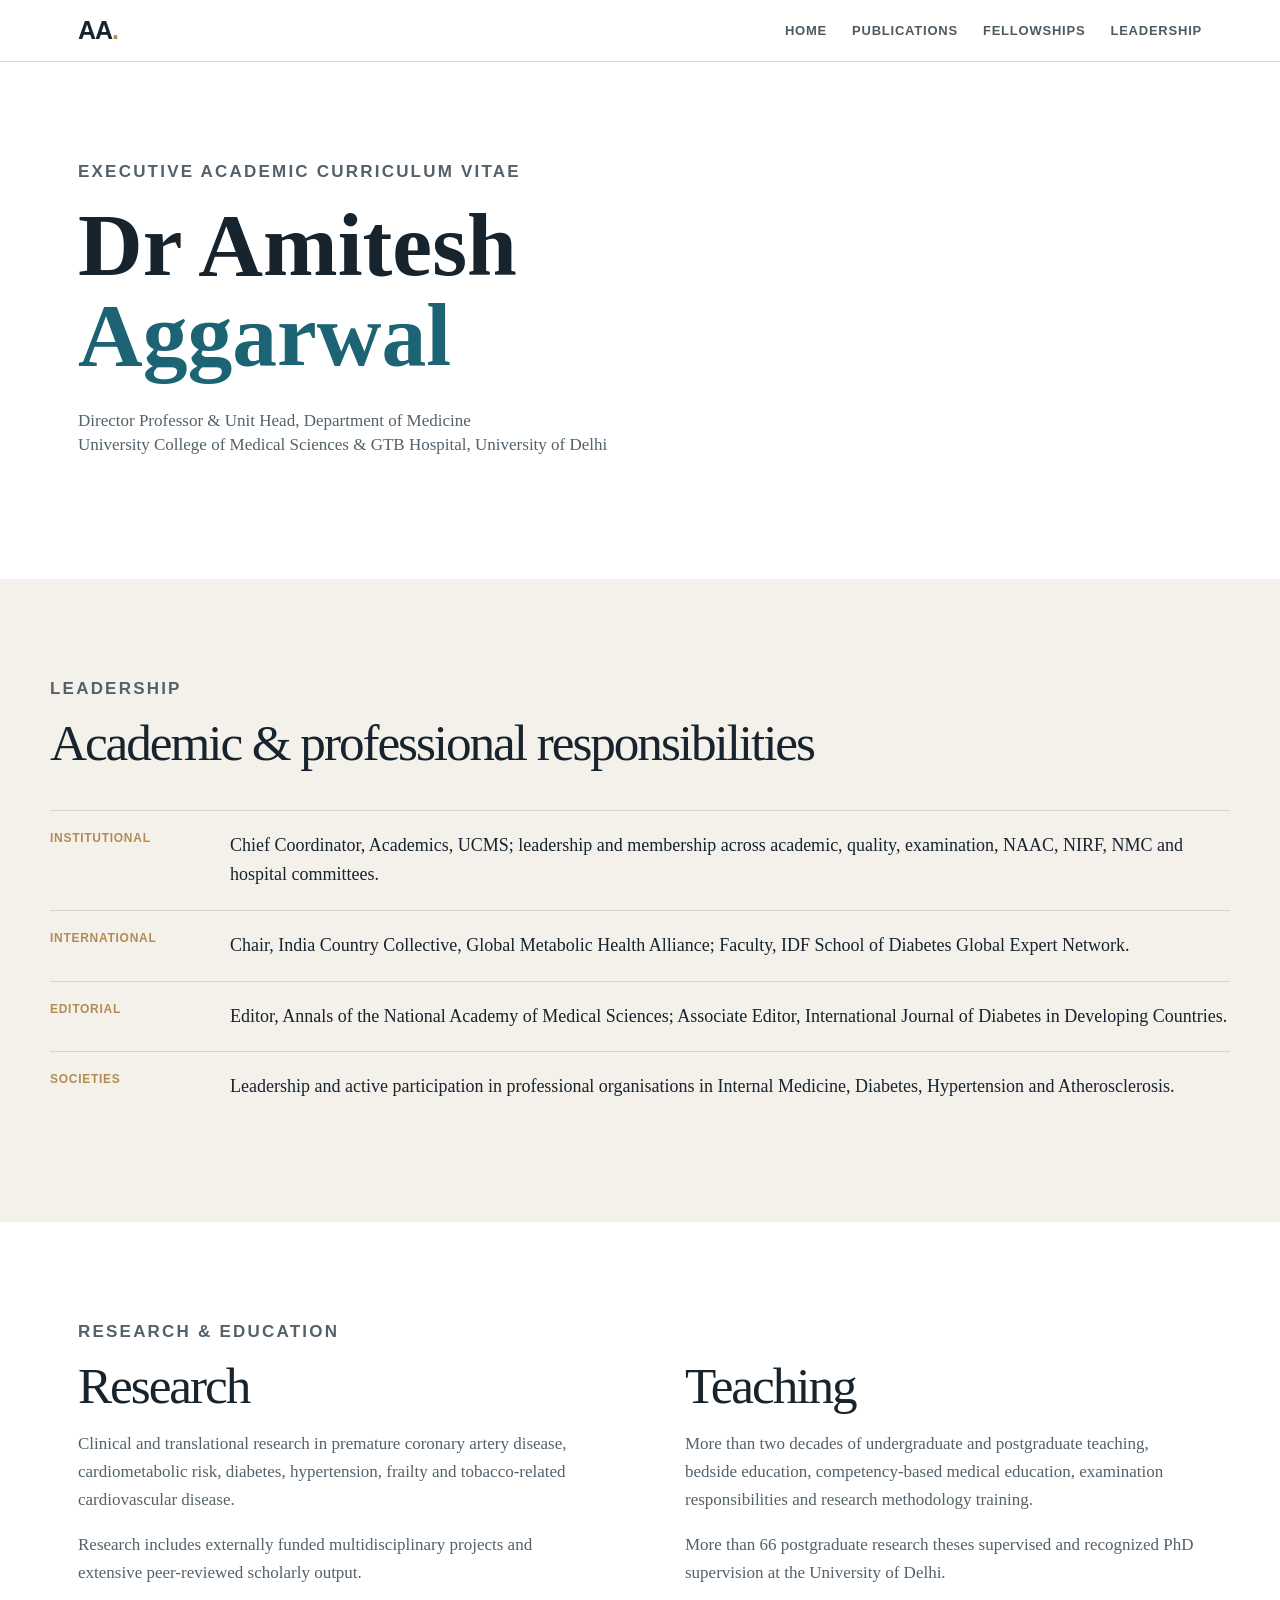
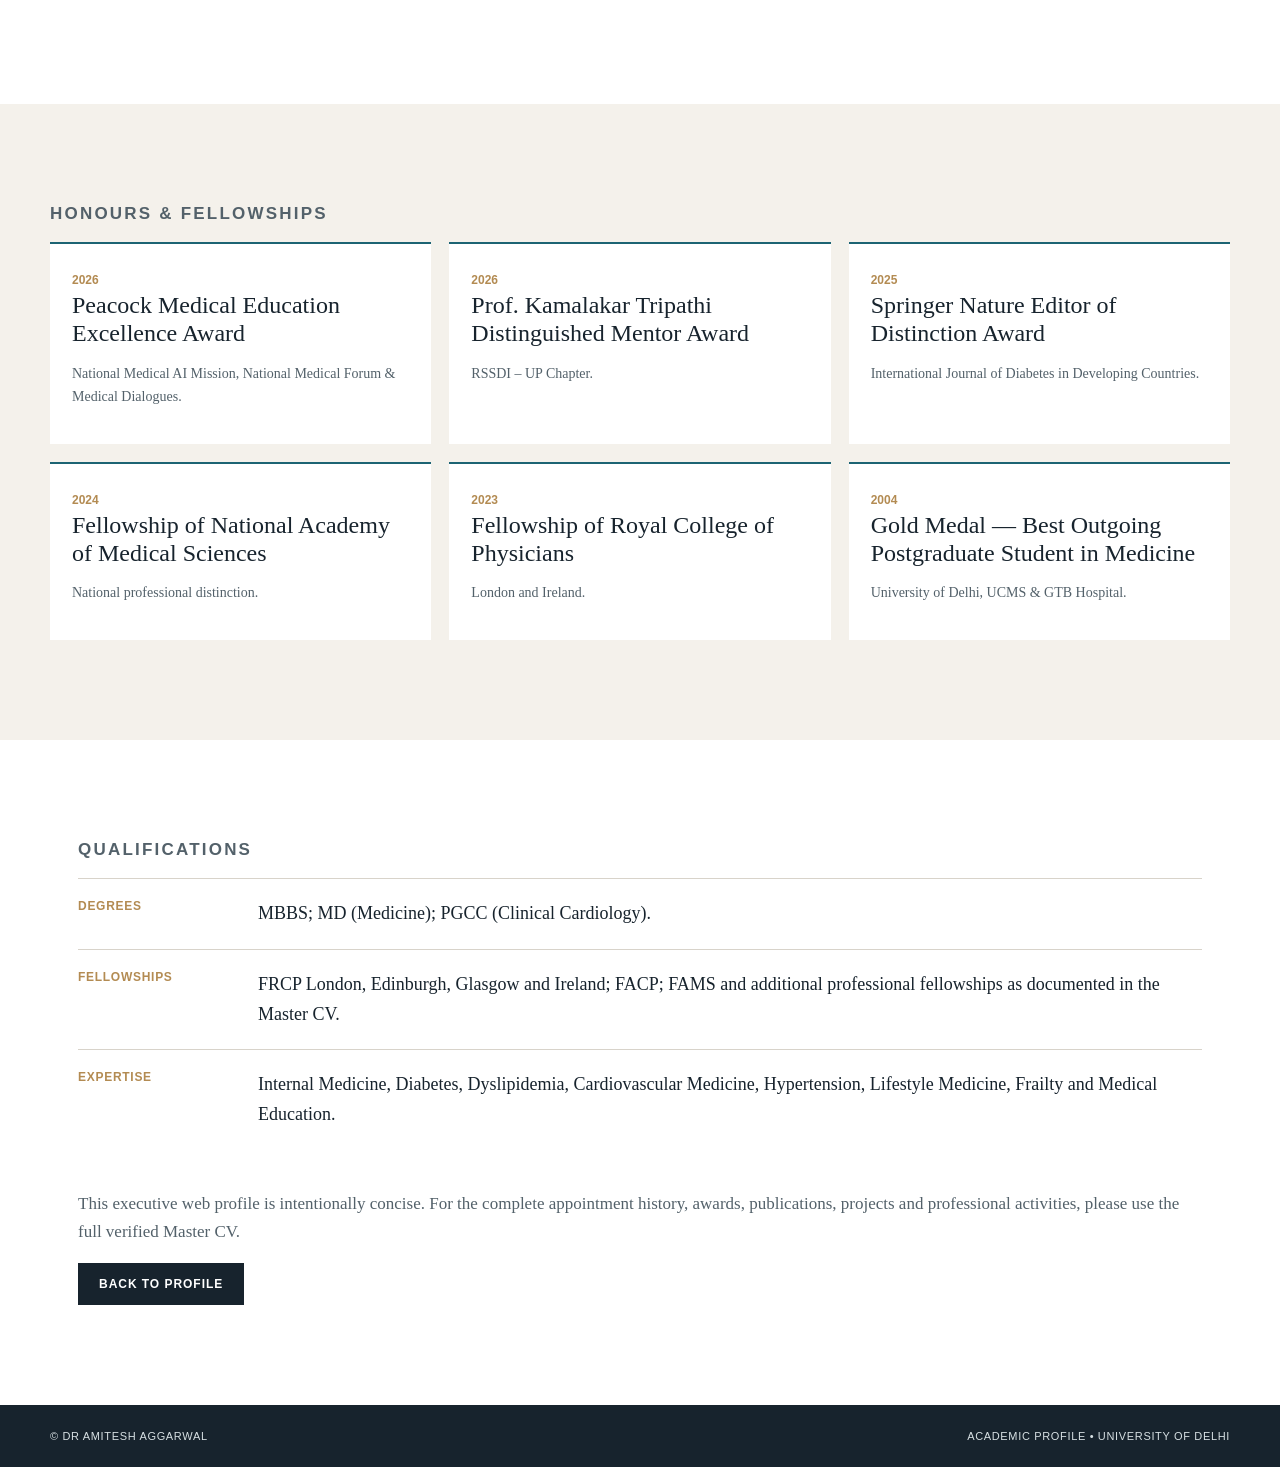
==== cv.html @ a07cd521 "Add executive academic CV page" ====
<!doctype html><html lang="en"><head><meta charset="utf-8"><meta name="viewport" content="width=device-width,initial-scale=1"><title>Dr Amitesh Aggarwal | Academic CV</title><link rel="stylesheet" href="style.css"></head><body><header class="site-header"><div class="nav-wrap"><a class="brand" href="index.html">AA<span>.</span></a><nav><a href="index.html">Home</a><a href="publications.html">Publications</a><a href="#fellowships">Fellowships</a><a href="#leadership">Leadership</a></nav></div></header><main><section class="section"><p class="eyebrow">EXECUTIVE ACADEMIC CURRICULUM VITAE</p><h1 style="font-size:clamp(50px,7vw,90px);line-height:1;margin:0">Dr Amitesh<br><em style="color:var(--accent);font-style:normal">Aggarwal</em></h1><p class="lead" style="margin-top:30px">Director Professor &amp; Unit Head, Department of Medicine<br>University College of Medical Sciences &amp; GTB Hospital, University of Delhi</p></section><section id="leadership" class="section shaded"><p class="eyebrow">LEADERSHIP</p><h2>Academic &amp; professional responsibilities</h2><div class="timeline" style="margin-top:40px"><div><b>Institutional</b><span>Chief Coordinator, Academics, UCMS; leadership and membership across academic, quality, examination, NAAC, NIRF, NMC and hospital committees.</span></div><div><b>International</b><span>Chair, India Country Collective, Global Metabolic Health Alliance; Faculty, IDF School of Diabetes Global Expert Network.</span></div><div><b>Editorial</b><span>Editor, Annals of the National Academy of Medical Sciences; Associate Editor, International Journal of Diabetes in Developing Countries.</span></div><div><b>Societies</b><span>Leadership and active participation in professional organisations in Internal Medicine, Diabetes, Hypertension and Atherosclerosis.</span></div></div></section><section class="section"><p class="eyebrow">RESEARCH &amp; EDUCATION</p><div class="two-col"><div><h2>Research</h2><p>Clinical and translational research in premature coronary artery disease, cardiometabolic risk, diabetes, hypertension, frailty and tobacco-related cardiovascular disease.</p><p>Research includes externally funded multidisciplinary projects and extensive peer-reviewed scholarly output.</p></div><div><h2>Teaching</h2><p>More than two decades of undergraduate and postgraduate teaching, bedside education, competency-based medical education, examination responsibilities and research methodology training.</p><p>More than 66 postgraduate research theses supervised and recognized PhD supervision at the University of Delhi.</p></div></div></section><section id="fellowships" class="section shaded"><p class="eyebrow">HONOURS &amp; FELLOWSHIPS</p><div class="honour-grid"><div><span>2026</span><h3>Peacock Medical Education Excellence Award</h3><p>National Medical AI Mission, National Medical Forum &amp; Medical Dialogues.</p></div><div><span>2026</span><h3>Prof. Kamalakar Tripathi Distinguished Mentor Award</h3><p>RSSDI – UP Chapter.</p></div><div><span>2025</span><h3>Springer Nature Editor of Distinction Award</h3><p>International Journal of Diabetes in Developing Countries.</p></div><div><span>2024</span><h3>Fellowship of National Academy of Medical Sciences</h3><p>National professional distinction.</p></div><div><span>2023</span><h3>Fellowship of Royal College of Physicians</h3><p>London and Ireland.</p></div><div><span>2004</span><h3>Gold Medal — Best Outgoing Postgraduate Student in Medicine</h3><p>University of Delhi, UCMS &amp; GTB Hospital.</p></div></div></section><section class="section"><p class="eyebrow">QUALIFICATIONS</p><div class="timeline"><div><b>Degrees</b><span>MBBS; MD (Medicine); PGCC (Clinical Cardiology).</span></div><div><b>Fellowships</b><span>FRCP London, Edinburgh, Glasgow and Ireland; FACP; FAMS and additional professional fellowships as documented in the Master CV.</span></div><div><b>Expertise</b><span>Internal Medicine, Diabetes, Dyslipidemia, Cardiovascular Medicine, Hypertension, Lifestyle Medicine, Frailty and Medical Education.</span></div></div><p style="margin-top:40px">This executive web profile is intentionally concise. For the complete appointment history, awards, publications, projects and professional activities, please use the full verified Master CV.</p><a class="btn primary" href="index.html">Back to profile</a></section></main><footer><div>© Dr Amitesh Aggarwal</div><div>Academic Profile • University of Delhi</div></footer></body></html>
---- style.css ----
/* Academic profile stylesheet */
:root{--ink:#17232d;--muted:#60707b;--paper:#fff;--wash:#f4f1eb;--line:#d8d3ca;--accent:#1c6473;--accent2:#b38b52;--max:1180px}*{box-sizing:border-box}html{scroll-behavior:smooth}body{margin:0;color:var(--ink);background:var(--paper);font-family:Georgia,'Times New Roman',serif;line-height:1.65}a{color:inherit;text-decoration:none}.site-header{position:sticky;top:0;z-index:20;background:rgba(255,255,255,.94);backdrop-filter:blur(10px);border-bottom:1px solid var(--line)}.nav-wrap{max-width:var(--max);margin:auto;padding:16px 28px;display:flex;align-items:center;justify-content:space-between}.brand{font:700 25px Arial,sans-serif;letter-spacing:-1px}.brand span{color:var(--accent2)}nav{display:flex;gap:25px;font:600 13px Arial,sans-serif;text-transform:uppercase;letter-spacing:.06em;color:#4e5a62}nav a:hover{color:var(--accent)}.menu{display:none;background:none;border:0;font-size:25px}.hero{max-width:var(--max);margin:auto;min-height:720px;padding:92px 28px 80px;display:grid;grid-template-columns:1.15fr .85fr;align-items:center;gap:60px}.eyebrow{font:700 12px Arial,sans-serif;letter-spacing:.13em;color:var(--accent);margin:0 0 18px}.hero h1{font-size:clamp(58px,8vw,102px);line-height:.9;margin:0 0 28px;letter-spacing:-.05em;font-weight:500}.hero h1 em{font-weight:400;color:var(--accent);font-style:normal}.lead{font-size:22px;line-height:1.4;margin:0 0 22px}.hero-text{max-width:680px;color:var(--muted);font-size:17px}.actions{display:flex;gap:12px;margin-top:30px}.btn{display:inline-block;padding:13px 20px;font:700 12px Arial,sans-serif;text-transform:uppercase;letter-spacing:.08em;border:1px solid var(--ink)}.btn.primary{background:var(--ink);color:white}.btn.secondary{background:white}.portrait-wrap{text-align:center}.portrait-ring{width:min(390px,85vw);height:500px;margin:auto;overflow:hidden;border-radius:48% 48% 8px 8px;background:var(--wash);border:1px solid var(--line)}.portrait-ring img{width:100%;height:100%;object-fit:cover;object-position:center top}.portrait-caption{font:700 11px Arial,sans-serif;letter-spacing:.12em;text-transform:uppercase;color:var(--muted);margin-top:16px}.metrics{background:var(--ink);color:white;display:grid;grid-template-columns:repeat(5,1fr);max-width:none;padding:30px max(28px,calc((100vw - 1180px)/2));gap:1px}.metrics div{padding:10px 18px;border-right:1px solid rgba(255,255,255,.18)}.metrics strong{display:block;font-size:32px;font-weight:500}.metrics span{display:block;font:11px Arial,sans-serif;letter-spacing:.04em;color:#ccd5d9}.section{max-width:var(--max);margin:auto;padding:100px 28px}.shaded{max-width:none;background:var(--wash);padding-left:max(28px,calc((100vw - 1180px)/2));padding-right:max(28px,calc((100vw - 1180px)/2))}.two-col{display:grid;grid-template-columns:1fr 1fr;gap:90px}.section h2{font-size:clamp(35px,4vw,58px);line-height:1.03;font-weight:500;letter-spacing:-.04em;margin:0}.section p{font-size:17px;color:#53616a}.tags{display:flex;flex-wrap:wrap;gap:8px;margin-top:25px}.tags span{border:1px solid var(--line);padding:7px 11px;font:11px Arial,sans-serif;text-transform:uppercase;letter-spacing:.07em}.section-head{display:flex;justify-content:space-between;gap:50px;margin-bottom:45px}.section-head>p{max-width:450px;margin:0}.cards{display:grid;grid-template-columns:repeat(3,1fr);gap:18px}.cards article{background:white;padding:30px;min-height:270px;border:1px solid var(--line)}.card-no{font:700 12px Arial,sans-serif;color:var(--accent2);margin-bottom:30px}.cards h3,.honour-grid h3{font-size:24px;font-weight:500;line-height:1.15;margin:0 0 12px}.cards p{font-size:15px}.research-grid{display:grid;grid-template-columns:.9fr 1.1fr;gap:60px}.research-feature{background:var(--ink);color:white;padding:45px}.research-feature span{font:700 11px Arial,sans-serif;letter-spacing:.12em}.research-feature h3{font-size:38px;line-height:1.08;font-weight:400}.research-feature p{color:#cdd7da}.project-list>div{padding:20px 0;border-bottom:1px solid var(--line)}.project-list b{display:block;font-size:20px;font-weight:500}.project-list span{font:13px Arial,sans-serif;color:var(--muted)}.pub-highlights{display:grid;grid-template-columns:repeat(2,1fr);gap:0 40px}.pub-highlights>div{display:grid;grid-template-columns:60px 1fr;border-top:1px solid var(--line);padding:18px 0}.pub-highlights span,.honour-grid span{font:700 12px Arial,sans-serif;color:var(--accent2)}.pub-highlights p{margin:0;font-size:15px}.text-link{display:inline-block;margin-top:25px;color:var(--accent);font:700 12px Arial,sans-serif;text-transform:uppercase;letter-spacing:.08em}.timeline>div{display:grid;grid-template-columns:180px 1fr;padding:20px 0;border-top:1px solid var(--line)}.timeline b{font:700 12px Arial,sans-serif;color:var(--accent2);text-transform:uppercase;letter-spacing:.06em}.timeline span{font-size:18px}.honour-grid{display:grid;grid-template-columns:repeat(3,1fr);gap:18px}.honour-grid>div{border-top:2px solid var(--accent);padding:22px;background:white}.honour-grid p{font-size:14px}.quote{max-width:none;text-align:center;padding:120px 28px;background:var(--accent);color:white}.quote p{max-width:850px;margin:auto;color:white;font-size:clamp(28px,4vw,48px);line-height:1.2}.contact{display:grid;grid-template-columns:1fr .8fr;gap:80px}.contact-card{padding:35px;border:1px solid var(--line);display:flex;flex-direction:column;gap:14px}.contact-card b{font-size:27px;font-weight:500}.contact-card span{font-size:16px;color:var(--muted)}footer{background:var(--ink);color:#d7e0e3;padding:25px max(28px,calc((100vw - 1180px)/2));display:flex;justify-content:space-between;font:11px Arial,sans-serif;text-transform:uppercase;letter-spacing:.06em}@media(max-width:800px){nav{display:none;position:absolute;top:65px;left:0;right:0;background:white;padding:20px 28px;flex-direction:column}.menu{display:block}nav.open{display:flex}.hero,.two-col,.research-grid,.contact{grid-template-columns:1fr}.hero{padding-top:55px;min-height:auto}.portrait-wrap{order:-1}.portrait-ring{height:390px;width:300px}.metrics{grid-template-columns:repeat(2,1fr)}.metrics div:last-child{grid-column:span 2}.cards,.honour-grid,.pub-highlights{grid-template-columns:1fr}.section-head{display:block}.section-head>p{margin-top:18px}.timeline>div{grid-template-columns:110px 1fr}footer{display:block}footer div+div{margin-top:8px}}
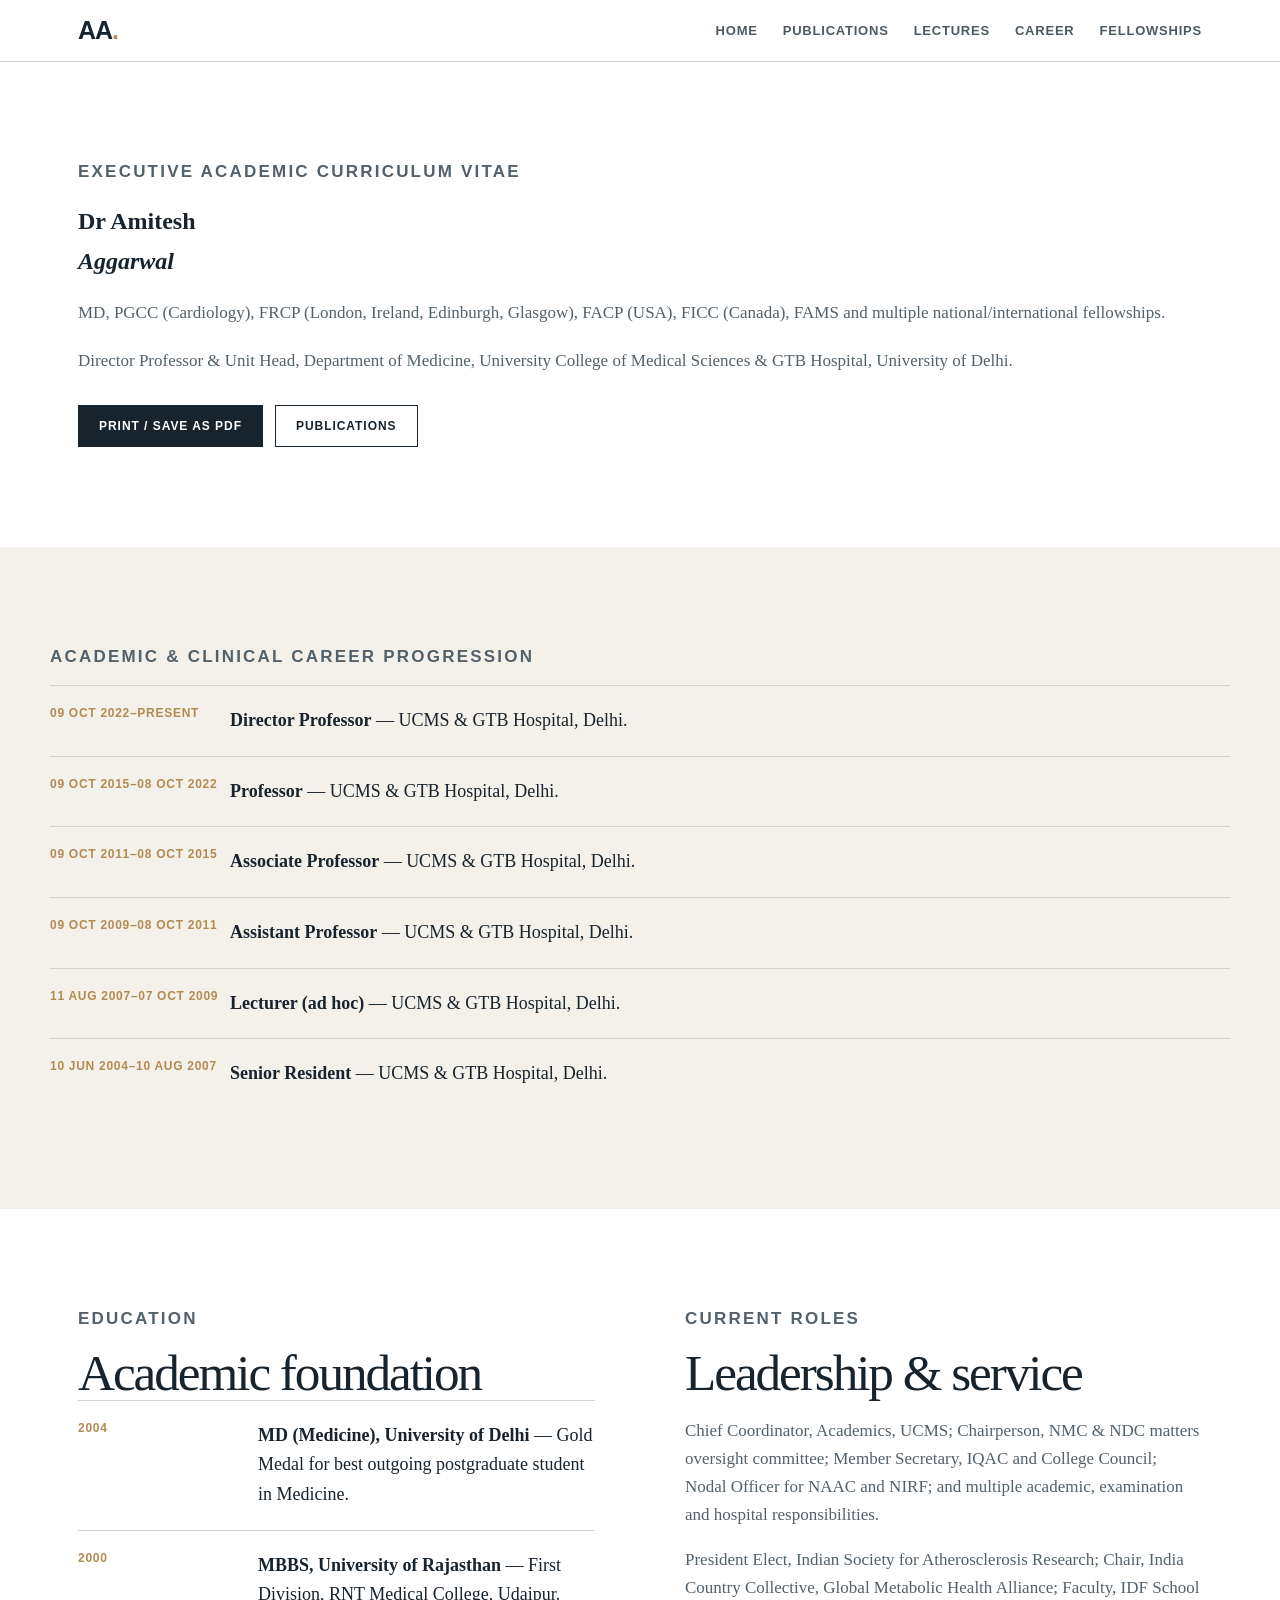
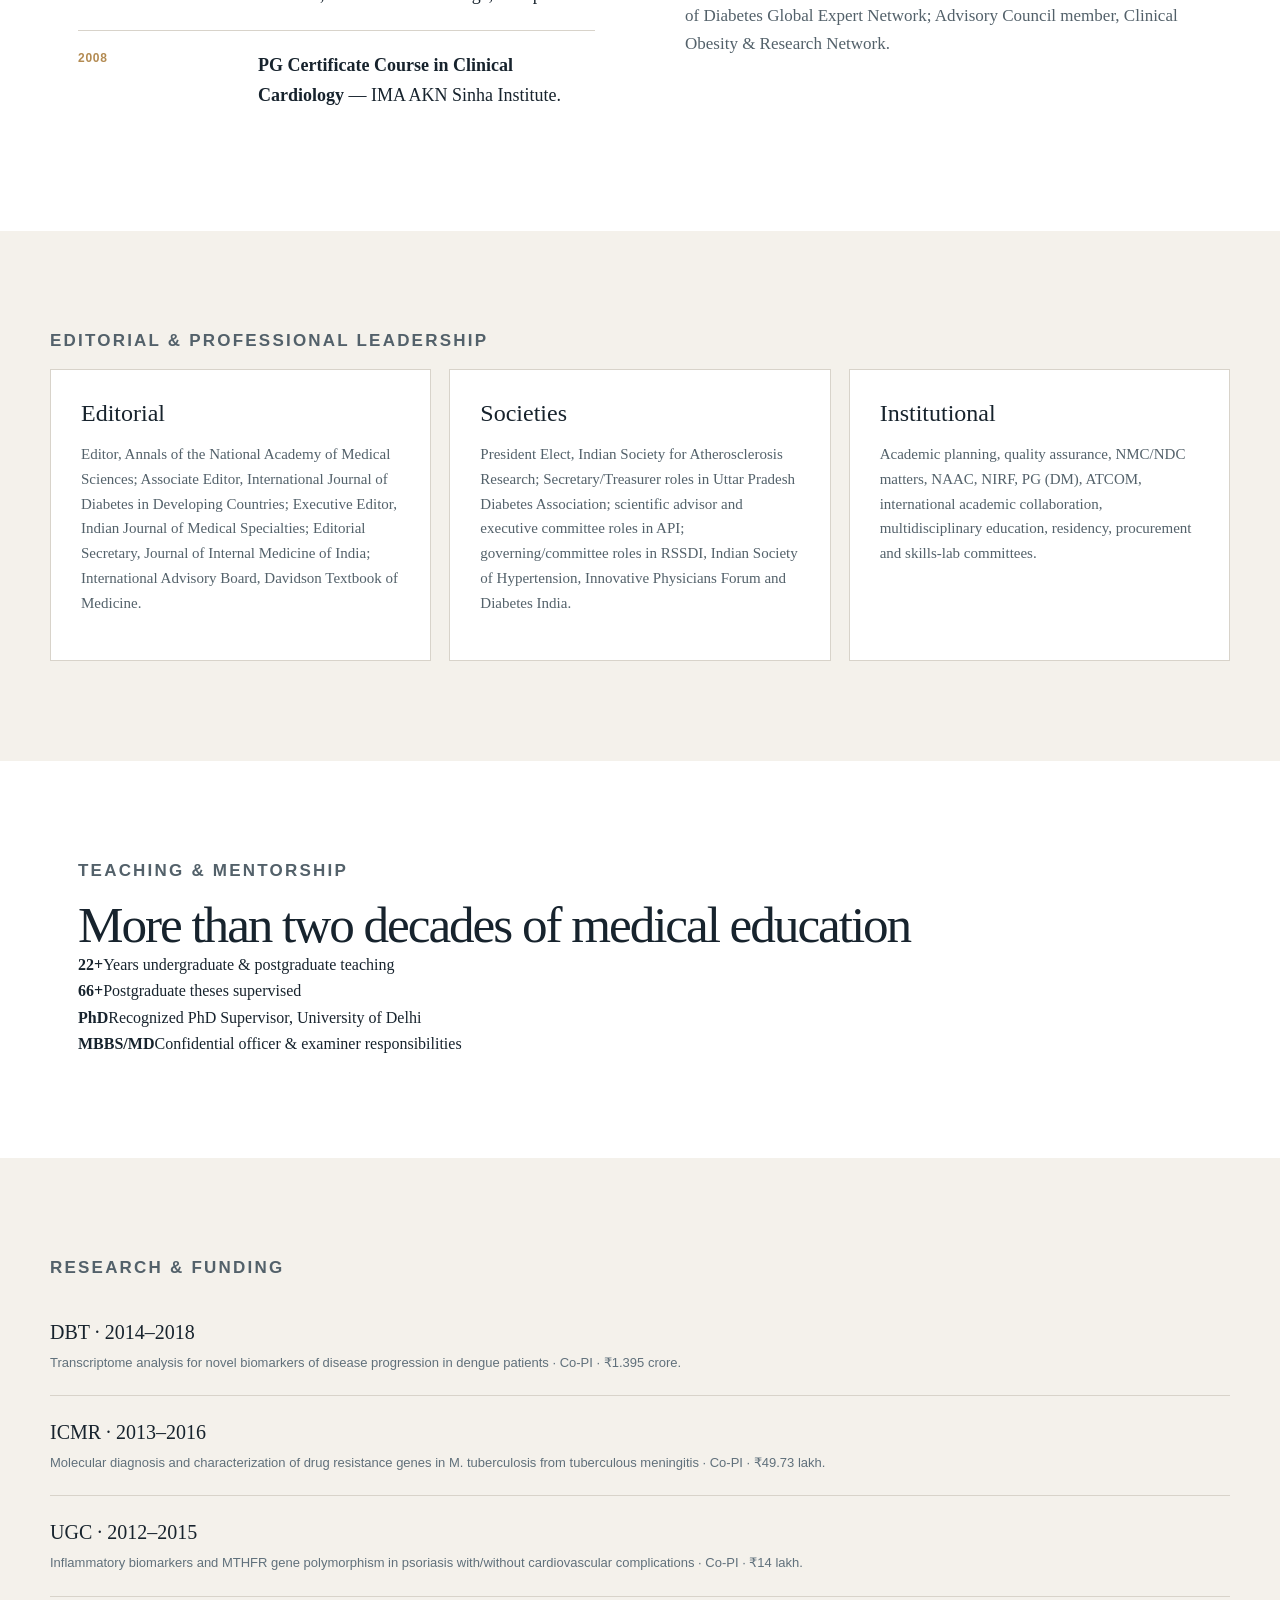
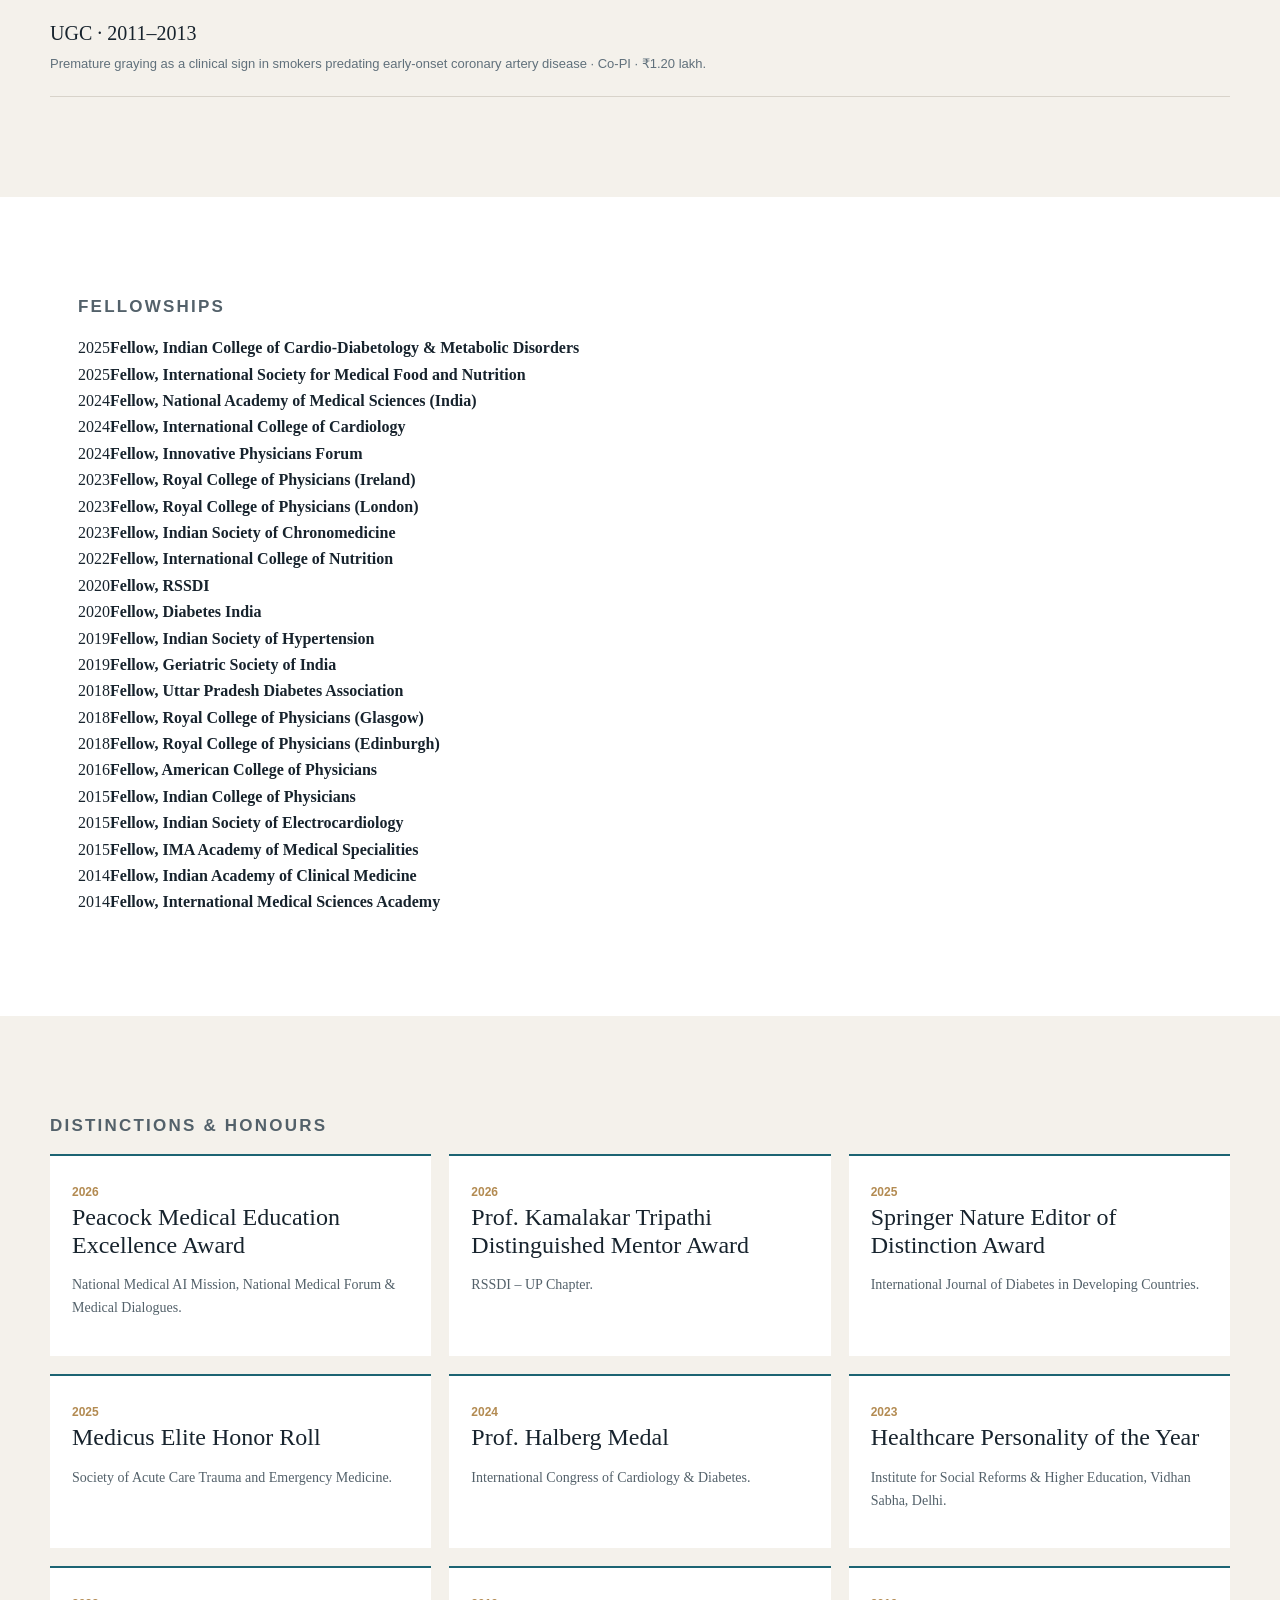
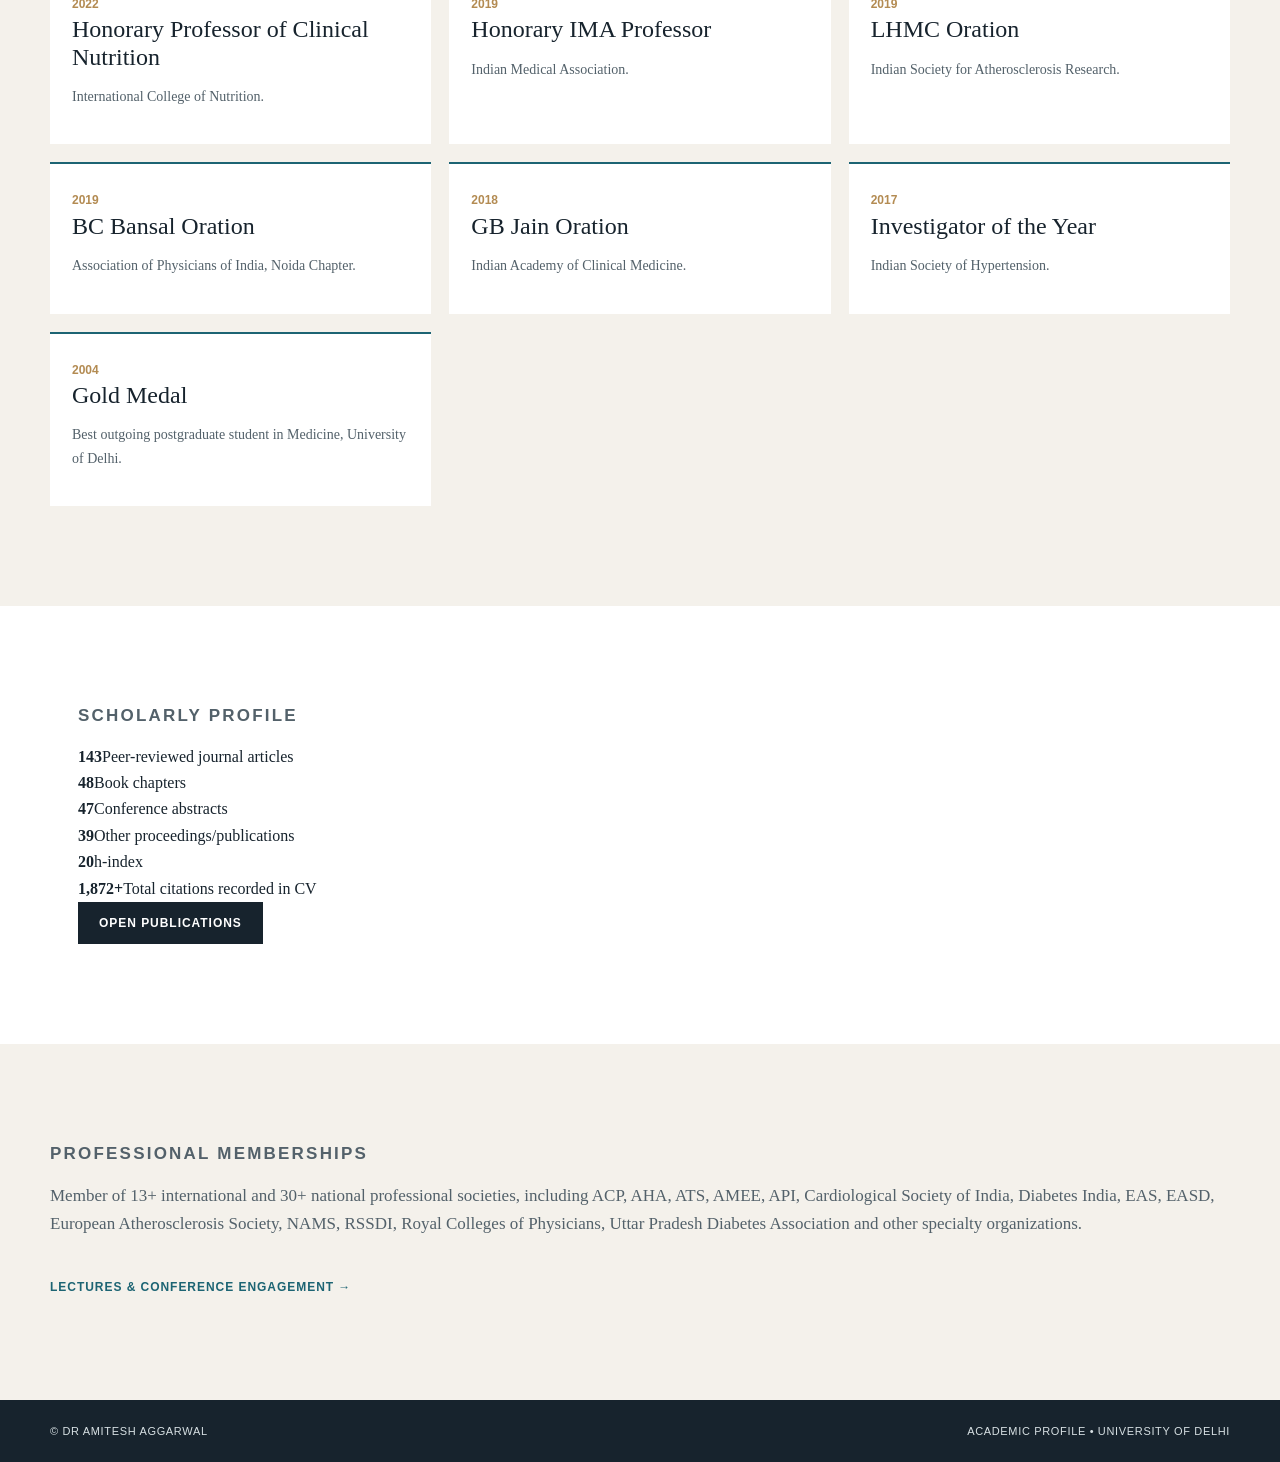
==== commit e6ef1dd9: "Expand executive CV with verified appointments honours and fellowships" ====
--- a/cv.html
+++ b/cv.html
@@ -1 +1 @@
-<!doctype html><html lang="en"><head><meta charset="utf-8"><meta name="viewport" content="width=device-width,initial-scale=1"><title>Dr Amitesh Aggarwal | Academic CV</title><link rel="stylesheet" href="style.css"></head><body><header class="site-header"><div class="nav-wrap"><a class="brand" href="index.html">AA<span>.</span></a><nav><a href="index.html">Home</a><a href="publications.html">Publications</a><a href="#fellowships">Fellowships</a><a href="#leadership">Leadership</a></nav></div></header><main><section class="section"><p class="eyebrow">EXECUTIVE ACADEMIC CURRICULUM VITAE</p><h1 style="font-size:clamp(50px,7vw,90px);line-height:1;margin:0">Dr Amitesh<br><em style="color:var(--accent);font-style:normal">Aggarwal</em></h1><p class="lead" style="margin-top:30px">Director Professor &amp; Unit Head, Department of Medicine<br>University College of Medical Sciences &amp; GTB Hospital, University of Delhi</p></section><section id="leadership" class="section shaded"><p class="eyebrow">LEADERSHIP</p><h2>Academic &amp; professional responsibilities</h2><div class="timeline" style="margin-top:40px"><div><b>Institutional</b><span>Chief Coordinator, Academics, UCMS; leadership and membership across academic, quality, examination, NAAC, NIRF, NMC and hospital committees.</span></div><div><b>International</b><span>Chair, India Country Collective, Global Metabolic Health Alliance; Faculty, IDF School of Diabetes Global Expert Network.</span></div><div><b>Editorial</b><span>Editor, Annals of the National Academy of Medical Sciences; Associate Editor, International Journal of Diabetes in Developing Countries.</span></div><div><b>Societies</b><span>Leadership and active participation in professional organisations in Internal Medicine, Diabetes, Hypertension and Atherosclerosis.</span></div></div></section><section class="section"><p class="eyebrow">RESEARCH &amp; EDUCATION</p><div class="two-col"><div><h2>Research</h2><p>Clinical and translational research in premature coronary artery disease, cardiometabolic risk, diabetes, hypertension, frailty and tobacco-related cardiovascular disease.</p><p>Research includes externally funded multidisciplinary projects and extensive peer-reviewed scholarly output.</p></div><div><h2>Teaching</h2><p>More than two decades of undergraduate and postgraduate teaching, bedside education, competency-based medical education, examination responsibilities and research methodology training.</p><p>More than 66 postgraduate research theses supervised and recognized PhD supervision at the University of Delhi.</p></div></div></section><section id="fellowships" class="section shaded"><p class="eyebrow">HONOURS &amp; FELLOWSHIPS</p><div class="honour-grid"><div><span>2026</span><h3>Peacock Medical Education Excellence Award</h3><p>National Medical AI Mission, National Medical Forum &amp; Medical Dialogues.</p></div><div><span>2026</span><h3>Prof. Kamalakar Tripathi Distinguished Mentor Award</h3><p>RSSDI – UP Chapter.</p></div><div><span>2025</span><h3>Springer Nature Editor of Distinction Award</h3><p>International Journal of Diabetes in Developing Countries.</p></div><div><span>2024</span><h3>Fellowship of National Academy of Medical Sciences</h3><p>National professional distinction.</p></div><div><span>2023</span><h3>Fellowship of Royal College of Physicians</h3><p>London and Ireland.</p></div><div><span>2004</span><h3>Gold Medal — Best Outgoing Postgraduate Student in Medicine</h3><p>University of Delhi, UCMS &amp; GTB Hospital.</p></div></div></section><section class="section"><p class="eyebrow">QUALIFICATIONS</p><div class="timeline"><div><b>Degrees</b><span>MBBS; MD (Medicine); PGCC (Clinical Cardiology).</span></div><div><b>Fellowships</b><span>FRCP London, Edinburgh, Glasgow and Ireland; FACP; FAMS and additional professional fellowships as documented in the Master CV.</span></div><div><b>Expertise</b><span>Internal Medicine, Diabetes, Dyslipidemia, Cardiovascular Medicine, Hypertension, Lifestyle Medicine, Frailty and Medical Education.</span></div></div><p style="margin-top:40px">This executive web profile is intentionally concise. For the complete appointment history, awards, publications, projects and professional activities, please use the full verified Master CV.</p><a class="btn primary" href="index.html">Back to profile</a></section></main><footer><div>© Dr Amitesh Aggarwal</div><div>Academic Profile • University of Delhi</div></footer></body></html>+<!doctype html><html lang="en"><head><meta charset="utf-8"><meta name="viewport" content="width=device-width,initial-scale=1"><meta name="description" content="Executive academic curriculum vitae of Dr Amitesh Aggarwal, Director Professor & Unit Head, Department of Medicine, UCMS & GTB Hospital, University of Delhi."><title>Dr Amitesh Aggarwal | Executive Academic CV</title><link rel="stylesheet" href="style.css"></head><body><header class="site-header"><div class="nav-wrap"><a class="brand" href="index.html">AA<span>.</span></a><button class="menu" aria-label="Toggle navigation">☰</button><nav id="nav"><a href="index.html">Home</a><a href="publications.html">Publications</a><a href="events.html">Lectures</a><a href="#career">Career</a><a href="#fellowships">Fellowships</a></nav></div></header><main><section class="section page-hero"><p class="eyebrow">EXECUTIVE ACADEMIC CURRICULUM VITAE</p><h1>Dr Amitesh<br><em>Aggarwal</em></h1><p class="lead">MD, PGCC (Cardiology), FRCP (London, Ireland, Edinburgh, Glasgow), FACP (USA), FICC (Canada), FAMS and multiple national/international fellowships.</p><p>Director Professor &amp; Unit Head, Department of Medicine, University College of Medical Sciences &amp; GTB Hospital, University of Delhi.</p><div class="actions"><button class="btn primary" onclick="window.print()">Print / Save as PDF</button><a class="btn secondary" href="publications.html">Publications</a></div></section><section id="career" class="section shaded"><p class="eyebrow">ACADEMIC &amp; CLINICAL CAREER PROGRESSION</p><div class="timeline"><div><b>09 Oct 2022–Present</b><span><strong>Director Professor</strong> — UCMS &amp; GTB Hospital, Delhi.</span></div><div><b>09 Oct 2015–08 Oct 2022</b><span><strong>Professor</strong> — UCMS &amp; GTB Hospital, Delhi.</span></div><div><b>09 Oct 2011–08 Oct 2015</b><span><strong>Associate Professor</strong> — UCMS &amp; GTB Hospital, Delhi.</span></div><div><b>09 Oct 2009–08 Oct 2011</b><span><strong>Assistant Professor</strong> — UCMS &amp; GTB Hospital, Delhi.</span></div><div><b>11 Aug 2007–07 Oct 2009</b><span><strong>Lecturer (ad hoc)</strong> — UCMS &amp; GTB Hospital, Delhi.</span></div><div><b>10 Jun 2004–10 Aug 2007</b><span><strong>Senior Resident</strong> — UCMS &amp; GTB Hospital, Delhi.</span></div></div></section><section class="section"><div class="two-col"><div><p class="eyebrow">EDUCATION</p><h2>Academic foundation</h2><div class="timeline"><div><b>2004</b><span><strong>MD (Medicine), University of Delhi</strong> — Gold Medal for best outgoing postgraduate student in Medicine.</span></div><div><b>2000</b><span><strong>MBBS, University of Rajasthan</strong> — First Division, RNT Medical College, Udaipur.</span></div><div><b>2008</b><span><strong>PG Certificate Course in Clinical Cardiology</strong> — IMA AKN Sinha Institute.</span></div></div></div><div><p class="eyebrow">CURRENT ROLES</p><h2>Leadership &amp; service</h2><p>Chief Coordinator, Academics, UCMS; Chairperson, NMC &amp; NDC matters oversight committee; Member Secretary, IQAC and College Council; Nodal Officer for NAAC and NIRF; and multiple academic, examination and hospital responsibilities.</p><p>President Elect, Indian Society for Atherosclerosis Research; Chair, India Country Collective, Global Metabolic Health Alliance; Faculty, IDF School of Diabetes Global Expert Network; Advisory Council member, Clinical Obesity &amp; Research Network.</p></div></div></section><section class="section shaded"><p class="eyebrow">EDITORIAL &amp; PROFESSIONAL LEADERSHIP</p><div class="cards"><article><h3>Editorial</h3><p>Editor, Annals of the National Academy of Medical Sciences; Associate Editor, International Journal of Diabetes in Developing Countries; Executive Editor, Indian Journal of Medical Specialties; Editorial Secretary, Journal of Internal Medicine of India; International Advisory Board, Davidson Textbook of Medicine.</p></article><article><h3>Societies</h3><p>President Elect, Indian Society for Atherosclerosis Research; Secretary/Treasurer roles in Uttar Pradesh Diabetes Association; scientific advisor and executive committee roles in API; governing/committee roles in RSSDI, Indian Society of Hypertension, Innovative Physicians Forum and Diabetes India.</p></article><article><h3>Institutional</h3><p>Academic planning, quality assurance, NMC/NDC matters, NAAC, NIRF, PG (DM), ATCOM, international academic collaboration, multidisciplinary education, residency, procurement and skills-lab committees.</p></article></div></section><section class="section"><p class="eyebrow">TEACHING &amp; MENTORSHIP</p><h2>More than two decades of medical education</h2><div class="impact-grid"><div><b>22+</b><span>Years undergraduate &amp; postgraduate teaching</span></div><div><b>66+</b><span>Postgraduate theses supervised</span></div><div><b>PhD</b><span>Recognized PhD Supervisor, University of Delhi</span></div><div><b>MBBS/MD</b><span>Confidential officer &amp; examiner responsibilities</span></div></div></section><section class="section shaded"><p class="eyebrow">RESEARCH &amp; FUNDING</p><div class="project-list"><div><b>DBT · 2014–2018</b><span>Transcriptome analysis for novel biomarkers of disease progression in dengue patients · Co-PI · ₹1.395 crore.</span></div><div><b>ICMR · 2013–2016</b><span>Molecular diagnosis and characterization of drug resistance genes in M. tuberculosis from tuberculous meningitis · Co-PI · ₹49.73 lakh.</span></div><div><b>UGC · 2012–2015</b><span>Inflammatory biomarkers and MTHFR gene polymorphism in psoriasis with/without cardiovascular complications · Co-PI · ₹14 lakh.</span></div><div><b>UGC · 2011–2013</b><span>Premature graying as a clinical sign in smokers predating early-onset coronary artery disease · Co-PI · ₹1.20 lakh.</span></div></div></section><section id="fellowships" class="section"><p class="eyebrow">FELLOWSHIPS</p><div class="fellowship-list"><div><span>2025</span><b>Fellow, Indian College of Cardio-Diabetology &amp; Metabolic Disorders</b></div><div><span>2025</span><b>Fellow, International Society for Medical Food and Nutrition</b></div><div><span>2024</span><b>Fellow, National Academy of Medical Sciences (India)</b></div><div><span>2024</span><b>Fellow, International College of Cardiology</b></div><div><span>2024</span><b>Fellow, Innovative Physicians Forum</b></div><div><span>2023</span><b>Fellow, Royal College of Physicians (Ireland)</b></div><div><span>2023</span><b>Fellow, Royal College of Physicians (London)</b></div><div><span>2023</span><b>Fellow, Indian Society of Chronomedicine</b></div><div><span>2022</span><b>Fellow, International College of Nutrition</b></div><div><span>2020</span><b>Fellow, RSSDI</b></div><div><span>2020</span><b>Fellow, Diabetes India</b></div><div><span>2019</span><b>Fellow, Indian Society of Hypertension</b></div><div><span>2019</span><b>Fellow, Geriatric Society of India</b></div><div><span>2018</span><b>Fellow, Uttar Pradesh Diabetes Association</b></div><div><span>2018</span><b>Fellow, Royal College of Physicians (Glasgow)</b></div><div><span>2018</span><b>Fellow, Royal College of Physicians (Edinburgh)</b></div><div><span>2016</span><b>Fellow, American College of Physicians</b></div><div><span>2015</span><b>Fellow, Indian College of Physicians</b></div><div><span>2015</span><b>Fellow, Indian Society of Electrocardiology</b></div><div><span>2015</span><b>Fellow, IMA Academy of Medical Specialities</b></div><div><span>2014</span><b>Fellow, Indian Academy of Clinical Medicine</b></div><div><span>2014</span><b>Fellow, International Medical Sciences Academy</b></div></div></section><section class="section shaded"><p class="eyebrow">DISTINCTIONS &amp; HONOURS</p><div class="honour-grid"><div><span>2026</span><h3>Peacock Medical Education Excellence Award</h3><p>National Medical AI Mission, National Medical Forum &amp; Medical Dialogues.</p></div><div><span>2026</span><h3>Prof. Kamalakar Tripathi Distinguished Mentor Award</h3><p>RSSDI – UP Chapter.</p></div><div><span>2025</span><h3>Springer Nature Editor of Distinction Award</h3><p>International Journal of Diabetes in Developing Countries.</p></div><div><span>2025</span><h3>Medicus Elite Honor Roll</h3><p>Society of Acute Care Trauma and Emergency Medicine.</p></div><div><span>2024</span><h3>Prof. Halberg Medal</h3><p>International Congress of Cardiology &amp; Diabetes.</p></div><div><span>2023</span><h3>Healthcare Personality of the Year</h3><p>Institute for Social Reforms &amp; Higher Education, Vidhan Sabha, Delhi.</p></div><div><span>2022</span><h3>Honorary Professor of Clinical Nutrition</h3><p>International College of Nutrition.</p></div><div><span>2019</span><h3>Honorary IMA Professor</h3><p>Indian Medical Association.</p></div><div><span>2019</span><h3>LHMC Oration</h3><p>Indian Society for Atherosclerosis Research.</p></div><div><span>2019</span><h3>BC Bansal Oration</h3><p>Association of Physicians of India, Noida Chapter.</p></div><div><span>2018</span><h3>GB Jain Oration</h3><p>Indian Academy of Clinical Medicine.</p></div><div><span>2017</span><h3>Investigator of the Year</h3><p>Indian Society of Hypertension.</p></div><div><span>2004</span><h3>Gold Medal</h3><p>Best outgoing postgraduate student in Medicine, University of Delhi.</p></div></div></section><section class="section"><p class="eyebrow">SCHOLARLY PROFILE</p><div class="impact-grid"><div><b>143</b><span>Peer-reviewed journal articles</span></div><div><b>48</b><span>Book chapters</span></div><div><b>47</b><span>Conference abstracts</span></div><div><b>39</b><span>Other proceedings/publications</span></div><div><b>20</b><span>h-index</span></div><div><b>1,872+</b><span>Total citations recorded in CV</span></div></div><a class="btn primary" href="publications.html">Open Publications</a></section><section class="section shaded"><p class="eyebrow">PROFESSIONAL MEMBERSHIPS</p><p>Member of 13+ international and 30+ national professional societies, including ACP, AHA, ATS, AMEE, API, Cardiological Society of India, Diabetes India, EAS, EASD, European Atherosclerosis Society, NAMS, RSSDI, Royal Colleges of Physicians, Uttar Pradesh Diabetes Association and other specialty organizations.</p><a class="text-link" href="events.html">Lectures &amp; conference engagement →</a></section></main><footer><div>© Dr Amitesh Aggarwal</div><div>Academic Profile • University of Delhi</div></footer><script>document.querySelector('.menu').onclick=()=>document.querySelector('nav').classList.toggle('open');</script></body></html>
